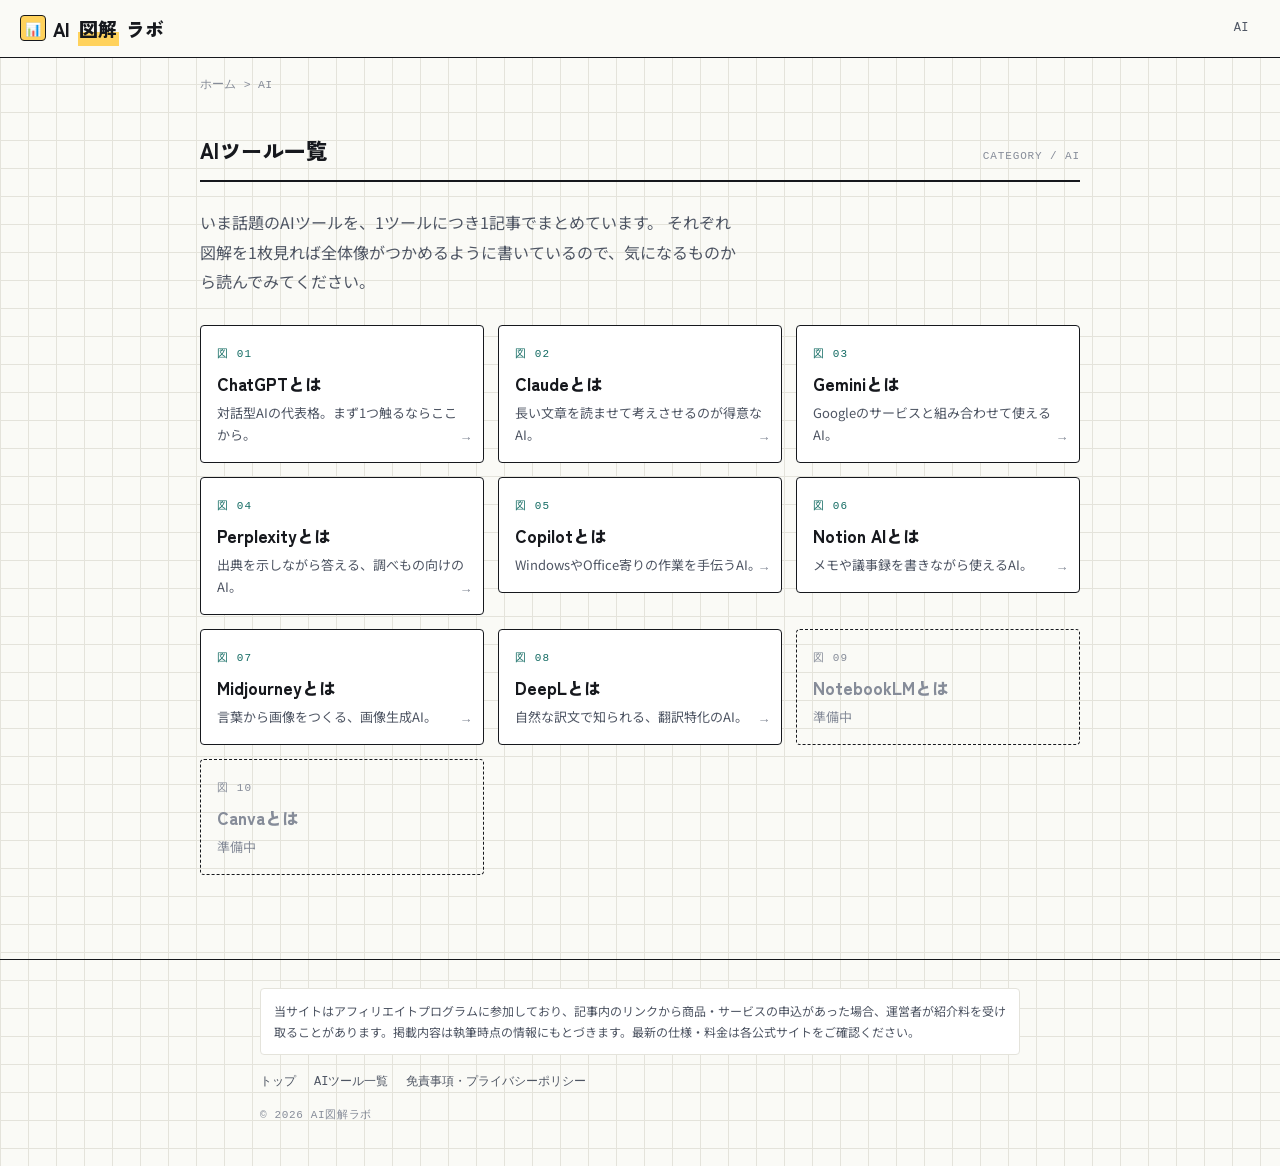
==== ai/index.html @ 4d1acd0e "Create index.html" ====
<!DOCTYPE html>
<html lang="ja">
<head>
<meta charset="UTF-8">
<meta name="viewport" content="width=device-width, initial-scale=1.0">
<title>AIツール一覧｜図解でわかるAIサービス解説 | AI図解ラボ</title>
<meta name="description" content="ChatGPT・Claude・Gemini・Perplexity・Copilot・Notion AI・Midjourney・DeepL。話題のAIツールを1ツール1記事、図解つきで解説しています。">
<link rel="canonical" href="https://zukailab.com/ai/">

<meta property="og:type" content="website">
<meta property="og:site_name" content="AI図解ラボ">
<meta property="og:title" content="AIツール一覧｜図解でわかるAIサービス解説">
<meta property="og:description" content="話題のAIツールを1ツール1記事、図解つきで解説しています。">
<meta property="og:url" content="https://zukailab.com/ai/">
<meta property="og:image" content="https://zukailab.com/images/ogp.png">
<meta name="twitter:card" content="summary_large_image">

<link rel="preconnect" href="https://fonts.googleapis.com">
<link rel="preconnect" href="https://fonts.gstatic.com" crossorigin>
<link href="https://fonts.googleapis.com/css2?family=Noto+Sans+JP:wght@400;500;700;900&family=Zen+Kaku+Gothic+New:wght@700;900&display=swap" rel="stylesheet">
<link rel="stylesheet" href="/assets/style.css">

<script type="application/ld+json">
{
  "@context":"https://schema.org",
  "@type":"BreadcrumbList",
  "itemListElement":[
    {"@type":"ListItem","position":1,"name":"ホーム","item":"https://zukailab.com/"},
    {"@type":"ListItem","position":2,"name":"AI"}
  ]
}
</script>
</head>
<body>

<header class="header">
  <a href="/" class="logo"><span class="logo-mark">📊</span>AI<em>図解</em>ラボ</a>
  <nav class="header-nav">
    <a href="/ai/" class="nav-link">AI</a>
  </nav>
</header>

<main class="container-wide">
  <nav class="breadcrumb"><a href="/">ホーム</a> &gt; AI</nav>

  <section class="sec">
    <div class="sec-head">
      <h2>AIツール一覧</h2>
      <span>CATEGORY / AI</span>
    </div>
    <p class="lede">
      いま話題のAIツールを、1ツールにつき1記事でまとめています。
      それぞれ図解を1枚見れば全体像がつかめるように書いているので、気になるものから読んでみてください。
    </p>

    <ul class="grid">
      <li><a class="card" href="/ai/chatgpt/"><span class="plate">図 01</span><h3>ChatGPTとは</h3><p>対話型AIの代表格。まず1つ触るならここから。</p><span class="arrow">→</span></a></li>
      <li><a class="card" href="/ai/claude/"><span class="plate">図 02</span><h3>Claudeとは</h3><p>長い文章を読ませて考えさせるのが得意なAI。</p><span class="arrow">→</span></a></li>
      <li><a class="card" href="/ai/gemini/"><span class="plate">図 03</span><h3>Geminiとは</h3><p>Googleのサービスと組み合わせて使えるAI。</p><span class="arrow">→</span></a></li>
      <li><a class="card" href="/ai/perplexity/"><span class="plate">図 04</span><h3>Perplexityとは</h3><p>出典を示しながら答える、調べもの向けのAI。</p><span class="arrow">→</span></a></li>
      <li><a class="card" href="/ai/copilot/"><span class="plate">図 05</span><h3>Copilotとは</h3><p>WindowsやOffice寄りの作業を手伝うAI。</p><span class="arrow">→</span></a></li>
      <li><a class="card" href="/ai/notion-ai/"><span class="plate">図 06</span><h3>Notion AIとは</h3><p>メモや議事録を書きながら使えるAI。</p><span class="arrow">→</span></a></li>
      <li><a class="card" href="/ai/midjourney/"><span class="plate">図 07</span><h3>Midjourneyとは</h3><p>言葉から画像をつくる、画像生成AI。</p><span class="arrow">→</span></a></li>
      <li><a class="card" href="/ai/deepl/"><span class="plate">図 08</span><h3>DeepLとは</h3><p>自然な訳文で知られる、翻訳特化のAI。</p><span class="arrow">→</span></a></li>
      <li><span class="card soon"><span class="plate">図 09</span><h3>NotebookLMとは</h3><p>準備中</p></span></li>
      <li><span class="card soon"><span class="plate">図 10</span><h3>Canvaとは</h3><p>準備中</p></span></li>
    </ul>
  </section>
</main>

<footer class="footer">
  <div class="footer-inner">
    <p class="disclosure">
      当サイトはアフィリエイトプログラムに参加しており、記事内のリンクから商品・サービスの申込があった場合、運営者が紹介料を受け取ることがあります。掲載内容は執筆時点の情報にもとづきます。最新の仕様・料金は各公式サイトをご確認ください。
    </p>
    <nav class="footer-links">
      <a href="/">トップ</a>
      <a href="/ai/">AIツール一覧</a>
      <a href="/disclaimer/">免責事項・プライバシーポリシー</a>
    </nav>
    <p class="footer-text">© 2026 AI図解ラボ</p>
  </div>
</footer>

</body>
</html>
---- assets/style.css ----
@charset "UTF-8";
/* ============================================================
   AI図解ラボ 共通スタイル v12.0
   コンセプト：製図台（方眼紙のうえに図面を置く）
   - 全ページがこの1枚を読み込む。デザイン変更はここだけ直せばよい。
   ============================================================ */

:root{
  /* 紙とインク */
  --paper:#FAFAF6;
  --card:#FFFFFF;
  --ink:#16181D;
  --ink2:#4E5563;
  --ink3:#868C99;
  --rule:#E4E3DB;          /* 方眼の線 */
  --border:rgba(22,24,29,0.14);

  /* アクセント */
  --accent:#136B63;        /* 製図インク（ティール） */
  --accent-soft:#E7F2F0;
  --marker:#FFD25C;        /* 蛍光マーカー */
  --marker-soft:#FFF6E0;
  --alert:#B4472F;         /* 注意点用（赤インク） */
  --alert-soft:#FBEDE9;

  /* かたち */
  --r:4px;                 /* 角はほぼ立てる＝製図の質感 */
  --shadow:3px 3px 0 var(--ink);
  --shadow-accent:3px 3px 0 var(--accent);

  --mono: ui-monospace,"SFMono-Regular","Roboto Mono",Menlo,Consolas,monospace;
  --sans:'Noto Sans JP',"Hiragino Kaku Gothic ProN","Yu Gothic Medium",Meiryo,system-ui,sans-serif;
  --display:'Zen Kaku Gothic New','Noto Sans JP',sans-serif;
}

*,*::before,*::after{box-sizing:border-box;margin:0;padding:0;}
html{scroll-behavior:smooth;-webkit-text-size-adjust:100%;}

body{
  font-family:var(--sans);
  color:var(--ink);
  font-size:16px;
  line-height:1.85;
  -webkit-font-smoothing:antialiased;
  background-color:var(--paper);
  background-image:
    linear-gradient(var(--rule) 1px,transparent 1px),
    linear-gradient(90deg,var(--rule) 1px,transparent 1px);
  background-size:28px 28px;
}

img{max-width:100%;height:auto;}

/* ============================================================
   ヘッダー
   ============================================================ */
.header{
  background:var(--paper);
  border-bottom:1px solid var(--ink);
  position:sticky;top:0;z-index:100;
  height:58px;display:flex;align-items:center;
  padding:0 20px;gap:16px;
}
.logo{
  font-family:var(--display);
  font-size:19px;font-weight:900;letter-spacing:.02em;
  color:var(--ink);text-decoration:none;
  display:flex;align-items:center;gap:7px;
}
.logo-mark{
  width:26px;height:26px;flex-shrink:0;
  border:1px solid var(--ink);border-radius:var(--r);
  background:var(--marker);
  display:flex;align-items:center;justify-content:center;
  font-size:13px;line-height:1;
}
.logo em{
  font-style:normal;
  background:linear-gradient(transparent 60%,var(--marker) 60%);
  padding:0 1px;
}
.header-nav{margin-left:auto;display:flex;gap:4px;align-items:center;}
.nav-link{
  font-family:var(--mono);font-size:12px;letter-spacing:.04em;
  color:var(--ink2);text-decoration:none;
  padding:6px 11px;border-radius:var(--r);
  transition:background .15s,color .15s;
}
.nav-link:hover,.nav-link:focus-visible{background:var(--accent-soft);color:var(--accent);}

/* ============================================================
   コンテナ
   ============================================================ */
.container{max-width:760px;margin:0 auto;padding:0 20px;}
.container-wide{max-width:920px;margin:0 auto;padding:0 20px;}

/* ============================================================
   トップ／カテゴリページ
   ============================================================ */
.hero{padding:60px 0 44px;}
.eyebrow{
  font-family:var(--mono);font-size:12px;letter-spacing:.18em;
  color:var(--accent);text-transform:uppercase;margin-bottom:18px;
}
.hero h1{
  font-family:var(--display);
  font-size:clamp(28px,5.2vw,44px);font-weight:900;
  line-height:1.42;letter-spacing:-.01em;margin-bottom:22px;
}
.hero h1 .hl{background:linear-gradient(transparent 58%,var(--marker) 58%);}
.lede{font-size:16px;color:var(--ink2);max-width:34em;margin-bottom:28px;}
.hero-meta{
  display:flex;gap:24px;flex-wrap:wrap;
  font-family:var(--mono);font-size:12px;color:var(--ink3);
  border-top:1px solid var(--ink);padding-top:14px;
}
.hero-meta b{color:var(--ink);font-size:15px;}

.sec{padding:36px 0;}
.sec-head{
  display:flex;align-items:baseline;gap:14px;
  border-bottom:2px solid var(--ink);
  padding-bottom:10px;margin-bottom:26px;
}
.sec-head h2{font-family:var(--display);font-size:21px;font-weight:900;letter-spacing:.02em;}
.sec-head span{font-family:var(--mono);font-size:11px;color:var(--ink3);margin-left:auto;letter-spacing:.08em;}

/* 記事カード（図番＝シリーズの通し番号） */
.grid{
  display:grid;grid-template-columns:repeat(auto-fill,minmax(230px,1fr));
  gap:14px;list-style:none;
}
.card{
  position:relative;display:block;
  background:var(--card);border:1px solid var(--ink);border-radius:var(--r);
  padding:18px 16px 16px;
  text-decoration:none;color:var(--ink);
  transition:transform .14s ease,box-shadow .14s ease;
}
.card:hover,.card:focus-visible{
  transform:translate(-2px,-2px);
  box-shadow:var(--shadow-accent);outline:none;
}
.card:focus-visible{box-shadow:var(--shadow-accent),0 0 0 3px var(--marker);}
.plate{
  font-family:var(--mono);font-size:11px;letter-spacing:.1em;
  color:var(--accent);display:block;margin-bottom:7px;
}
.card h3{font-family:var(--display);font-size:17px;font-weight:900;margin-bottom:5px;line-height:1.5;}
.card p{font-size:13px;color:var(--ink2);line-height:1.7;}
.card .arrow{position:absolute;right:13px;bottom:11px;font-family:var(--mono);font-size:13px;color:var(--ink3);}

.card.soon{
  background:transparent;border-style:dashed;
  pointer-events:none;cursor:default;
}
.card.soon .plate,.card.soon h3,.card.soon p{color:var(--ink3);}

/* このサイトについて */
.about p{margin-bottom:16px;color:var(--ink2);}
.about ul{padding-left:1.2em;margin-bottom:16px;color:var(--ink2);}
.about li{margin-bottom:6px;}

/* ============================================================
   記事ページ
   ============================================================ */
.breadcrumb{font-family:var(--mono);font-size:11.5px;color:var(--ink3);padding:16px 0 0;letter-spacing:.02em;}
.breadcrumb a{color:var(--ink3);text-decoration:none;}
.breadcrumb a:hover{color:var(--accent);text-decoration:underline;}

.article-header{padding:20px 0 26px;}
.category-badge{
  display:inline-block;font-family:var(--mono);
  background:var(--accent-soft);color:var(--accent);
  border:1px solid var(--accent);
  font-size:11px;font-weight:700;letter-spacing:.06em;
  padding:3px 10px;border-radius:var(--r);margin-bottom:14px;
}
.article-h1{
  font-family:var(--display);
  font-size:clamp(26px,5vw,38px);font-weight:900;
  line-height:1.32;letter-spacing:-.01em;margin-bottom:14px;
}
.article-subcopy{
  display:inline-block;
  background:linear-gradient(transparent 58%,var(--marker) 58%);
  font-size:14px;font-weight:700;color:var(--ink);line-height:1.9;
}
.pubdate{
  display:block;margin-top:14px;
  font-family:var(--mono);font-size:11px;color:var(--ink3);letter-spacing:.04em;
}

/* 図解画像（主役） */
.zukai-wrap{margin:26px 0;text-align:center;}
.zukai-wrap img{
  max-width:600px;width:100%;display:block;margin:0 auto;
  border:1px solid var(--ink);border-radius:var(--r);
  box-shadow:6px 6px 0 var(--rule);
}

/* 保存版バナー */
.save-banner{
  background:var(--ink);color:var(--paper);
  font-family:var(--mono);font-size:12px;letter-spacing:.04em;
  text-align:center;padding:10px 16px;border-radius:var(--r);
  margin:22px 0;display:flex;align-items:center;justify-content:center;gap:8px;
}
.save-banner .pin{color:var(--marker);}

/* 一言結論 */
.conclusion-box{
  background:var(--card);
  border:1px solid var(--ink);border-left:5px solid var(--accent);
  border-radius:var(--r);
  padding:18px 20px;margin:20px 0;
  font-size:15px;font-weight:700;line-height:1.8;
}

/* 3行要約 */
.summary-box{
  background:var(--ink);color:var(--paper);
  border-radius:var(--r);padding:20px 22px;margin:20px 0 34px;
}
.summary-box-title{
  font-family:var(--mono);color:var(--marker);
  font-size:11px;font-weight:700;letter-spacing:.14em;
  text-transform:uppercase;margin-bottom:12px;
}
.summary-row{display:flex;gap:10px;font-size:14px;line-height:1.75;margin-bottom:7px;color:rgba(250,250,246,.9);}
.summary-row:last-child{margin-bottom:0;}
.summary-num{color:var(--marker);font-weight:900;flex-shrink:0;font-family:var(--mono);}

/* 基本情報テーブル */
.compare-table{
  width:100%;border-collapse:collapse;
  margin:26px 0 34px;font-size:14px;
  background:var(--card);
  border:1px solid var(--ink);border-radius:var(--r);overflow:hidden;
}
.compare-table caption{
  font-family:var(--display);
  background:var(--ink);color:var(--paper);
  font-weight:900;font-size:14px;padding:12px;letter-spacing:.04em;
}
.compare-table th,.compare-table td{padding:12px 15px;text-align:left;border-bottom:1px solid var(--rule);}
.compare-table th{background:var(--paper);color:var(--ink);font-weight:700;width:34%;border-right:1px solid var(--rule);}
.compare-table td{color:var(--ink2);}
.compare-table tr:last-child th,.compare-table tr:last-child td{border-bottom:none;}
.compare-table a{color:var(--accent);font-weight:700;text-decoration:underline;}

/* 更新日つき「最新情報」ブロック（モデル名・料金はここに隔離する） */
.volatile-box{
  background:var(--marker-soft);
  border:1px dashed var(--ink);border-radius:var(--r);
  padding:16px 18px;margin:24px 0;font-size:14px;color:var(--ink2);line-height:1.8;
}
.volatile-box .volatile-head{
  font-family:var(--mono);font-size:11px;letter-spacing:.1em;
  color:var(--ink);font-weight:700;margin-bottom:8px;display:block;
}

/* 本文 */
.content-section{margin:38px 0;}
.content-h2{
  font-family:var(--display);font-size:22px;font-weight:900;
  margin-bottom:14px;padding-left:13px;border-left:4px solid var(--accent);
  line-height:1.5;
}
.content-h3{
  font-family:var(--display);font-size:16px;font-weight:900;color:var(--ink2);
  margin:22px 0 10px;padding-left:11px;border-left:3px solid var(--marker);
}
.content-section p{font-size:15px;color:var(--ink2);line-height:1.95;margin-bottom:14px;}
.content-section strong{color:var(--ink);}
.content-section a{color:var(--accent);}

/* FAQ */
.faq-list{display:flex;flex-direction:column;gap:8px;margin:20px 0 38px;}
.faq-item{background:var(--card);border:1px solid var(--border);border-radius:var(--r);overflow:hidden;}
.faq-item summary{
  padding:14px 16px;font-size:14px;font-weight:700;color:var(--ink);
  cursor:pointer;display:flex;align-items:center;gap:10px;list-style:none;
}
.faq-item summary::-webkit-details-marker{display:none;}
.faq-item summary::before{
  content:'Q';flex-shrink:0;width:21px;height:21px;
  border:1px solid var(--ink);border-radius:var(--r);
  background:var(--marker);color:var(--ink);
  font-family:var(--mono);font-size:11px;font-weight:700;
  display:flex;align-items:center;justify-content:center;
}
.faq-item[open]{border-color:var(--ink);}
.faq-item[open] summary::before{background:var(--accent);color:#fff;border-color:var(--accent);}
.faq-answer{padding:0 16px 15px 47px;font-size:13.5px;color:var(--ink2);line-height:1.85;}

/* 末尾CTA */
.final-cta{
  background:var(--ink);border-radius:var(--r);
  padding:28px 24px;margin:38px 0;
}
.final-cta-eyebrow{
  font-family:var(--mono);color:var(--marker);
  font-size:11px;font-weight:700;letter-spacing:.12em;
  text-transform:uppercase;margin-bottom:8px;
}
.final-cta-title{
  font-family:var(--display);color:var(--paper);
  font-size:18px;font-weight:900;margin-bottom:18px;line-height:1.5;
}
.final-cta-list{display:flex;flex-direction:column;gap:8px;}
.final-cta-link{
  background:rgba(250,250,246,.07);
  border:1px solid rgba(250,250,246,.2);
  color:var(--paper);font-size:14px;font-weight:700;text-decoration:none;
  padding:12px 16px;border-radius:var(--r);
  display:flex;align-items:center;justify-content:space-between;gap:10px;
  transition:background .15s,border-color .15s;
}
.final-cta-link:hover,.final-cta-link:focus-visible{background:var(--accent);border-color:var(--accent);outline:none;}
.final-cta-link.primary{background:var(--marker);color:var(--ink);border-color:var(--marker);}
.final-cta-link.primary:hover{background:#FFC42E;}

/* ============================================================
   フッター
   ============================================================ */
.footer{border-top:1px solid var(--ink);margin-top:48px;padding:28px 20px 40px;}
.footer-inner{max-width:760px;margin:0 auto;}
.disclosure{
  font-size:12px;color:var(--ink2);line-height:1.8;
  background:var(--card);border:1px solid var(--rule);border-radius:var(--r);
  padding:11px 13px;margin-bottom:16px;
}
.footer-links{display:flex;gap:18px;flex-wrap:wrap;margin-bottom:12px;}
.footer-links a{font-family:var(--mono);color:var(--ink2);font-size:12px;text-decoration:none;}
.footer-links a:hover{color:var(--accent);text-decoration:underline;}
.footer-text{font-family:var(--mono);font-size:11px;color:var(--ink3);letter-spacing:.06em;}

/* ============================================================
   レスポンシブ／アクセシビリティ
   ============================================================ */
@media (max-width:600px){
  body{background-size:22px 22px;}
  .header{padding:0 14px;}
  .logo{font-size:17px;}
  .nav-link{padding:6px 8px;}
  .hero{padding:40px 0 30px;}
  .compare-table{font-size:12.5px;}
  .compare-table th,.compare-table td{padding:10px;}
  .compare-table th{width:38%;}
  .faq-answer{padding-left:16px;}
}

@media (prefers-reduced-motion:reduce){
  html{scroll-behavior:auto;}
  .card{transition:none;}
  .card:hover,.card:focus-visible{transform:none;}
}

a:focus-visible,summary:focus-visible{outline:3px solid var(--marker);outline-offset:2px;}
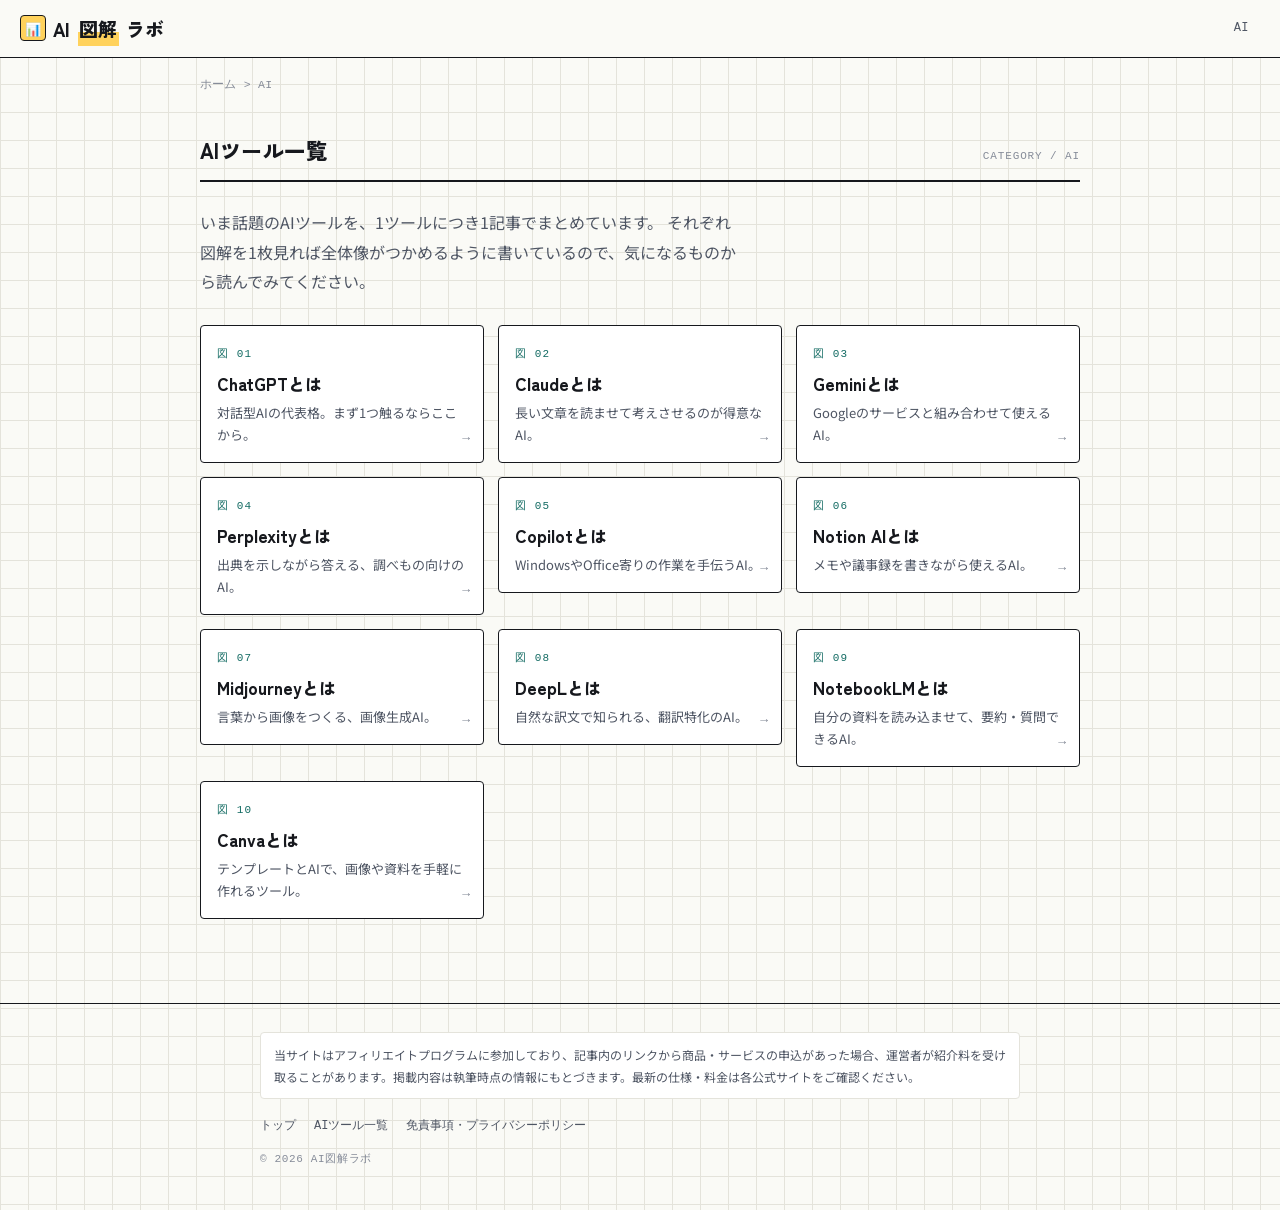
==== commit deabe3e4: "Update index.html" ====
--- a/ai/index.html
+++ b/ai/index.html
@@ -4,9 +4,8 @@
 <meta charset="UTF-8">
 <meta name="viewport" content="width=device-width, initial-scale=1.0">
 <title>AIツール一覧｜図解でわかるAIサービス解説 | AI図解ラボ</title>
-<meta name="description" content="ChatGPT・Claude・Gemini・Perplexity・Copilot・Notion AI・Midjourney・DeepL。話題のAIツールを1ツール1記事、図解つきで解説しています。">
+<meta name="description" content="ChatGPT・Claude・Gemini・Perplexity・Copilot・Notion AI・Midjourney・DeepL・NotebookLM・Canva。話題のAIツールを1ツール1記事、図解つきで解説しています。">
 <link rel="canonical" href="https://zukailab.com/ai/">
-
 <meta property="og:type" content="website">
 <meta property="og:site_name" content="AI図解ラボ">
 <meta property="og:title" content="AIツール一覧｜図解でわかるAIサービス解説">
@@ -14,12 +13,10 @@
 <meta property="og:url" content="https://zukailab.com/ai/">
 <meta property="og:image" content="https://zukailab.com/images/ogp.png">
 <meta name="twitter:card" content="summary_large_image">
-
 <link rel="preconnect" href="https://fonts.googleapis.com">
 <link rel="preconnect" href="https://fonts.gstatic.com" crossorigin>
 <link href="https://fonts.googleapis.com/css2?family=Noto+Sans+JP:wght@400;500;700;900&family=Zen+Kaku+Gothic+New:wght@700;900&display=swap" rel="stylesheet">
 <link rel="stylesheet" href="/assets/style.css">
-
 <script type="application/ld+json">
 {
   "@context":"https://schema.org",
@@ -32,17 +29,14 @@
 </script>
 </head>
 <body>
-
 <header class="header">
   <a href="/" class="logo"><span class="logo-mark">📊</span>AI<em>図解</em>ラボ</a>
   <nav class="header-nav">
     <a href="/ai/" class="nav-link">AI</a>
   </nav>
 </header>
-
 <main class="container-wide">
   <nav class="breadcrumb"><a href="/">ホーム</a> &gt; AI</nav>
-
   <section class="sec">
     <div class="sec-head">
       <h2>AIツール一覧</h2>
@@ -52,7 +46,6 @@
       いま話題のAIツールを、1ツールにつき1記事でまとめています。
       それぞれ図解を1枚見れば全体像がつかめるように書いているので、気になるものから読んでみてください。
     </p>
-
     <ul class="grid">
       <li><a class="card" href="/ai/chatgpt/"><span class="plate">図 01</span><h3>ChatGPTとは</h3><p>対話型AIの代表格。まず1つ触るならここから。</p><span class="arrow">→</span></a></li>
       <li><a class="card" href="/ai/claude/"><span class="plate">図 02</span><h3>Claudeとは</h3><p>長い文章を読ませて考えさせるのが得意なAI。</p><span class="arrow">→</span></a></li>
@@ -62,12 +55,11 @@
       <li><a class="card" href="/ai/notion-ai/"><span class="plate">図 06</span><h3>Notion AIとは</h3><p>メモや議事録を書きながら使えるAI。</p><span class="arrow">→</span></a></li>
       <li><a class="card" href="/ai/midjourney/"><span class="plate">図 07</span><h3>Midjourneyとは</h3><p>言葉から画像をつくる、画像生成AI。</p><span class="arrow">→</span></a></li>
       <li><a class="card" href="/ai/deepl/"><span class="plate">図 08</span><h3>DeepLとは</h3><p>自然な訳文で知られる、翻訳特化のAI。</p><span class="arrow">→</span></a></li>
-      <li><span class="card soon"><span class="plate">図 09</span><h3>NotebookLMとは</h3><p>準備中</p></span></li>
-      <li><span class="card soon"><span class="plate">図 10</span><h3>Canvaとは</h3><p>準備中</p></span></li>
+      <li><a class="card" href="/ai/notebooklm/"><span class="plate">図 09</span><h3>NotebookLMとは</h3><p>自分の資料を読み込ませて、要約・質問できるAI。</p><span class="arrow">→</span></a></li>
+      <li><a class="card" href="/ai/canva/"><span class="plate">図 10</span><h3>Canvaとは</h3><p>テンプレートとAIで、画像や資料を手軽に作れるツール。</p><span class="arrow">→</span></a></li>
     </ul>
   </section>
 </main>
-
 <footer class="footer">
   <div class="footer-inner">
     <p class="disclosure">
@@ -81,6 +73,5 @@
     <p class="footer-text">© 2026 AI図解ラボ</p>
   </div>
 </footer>
-
 </body>
 </html>
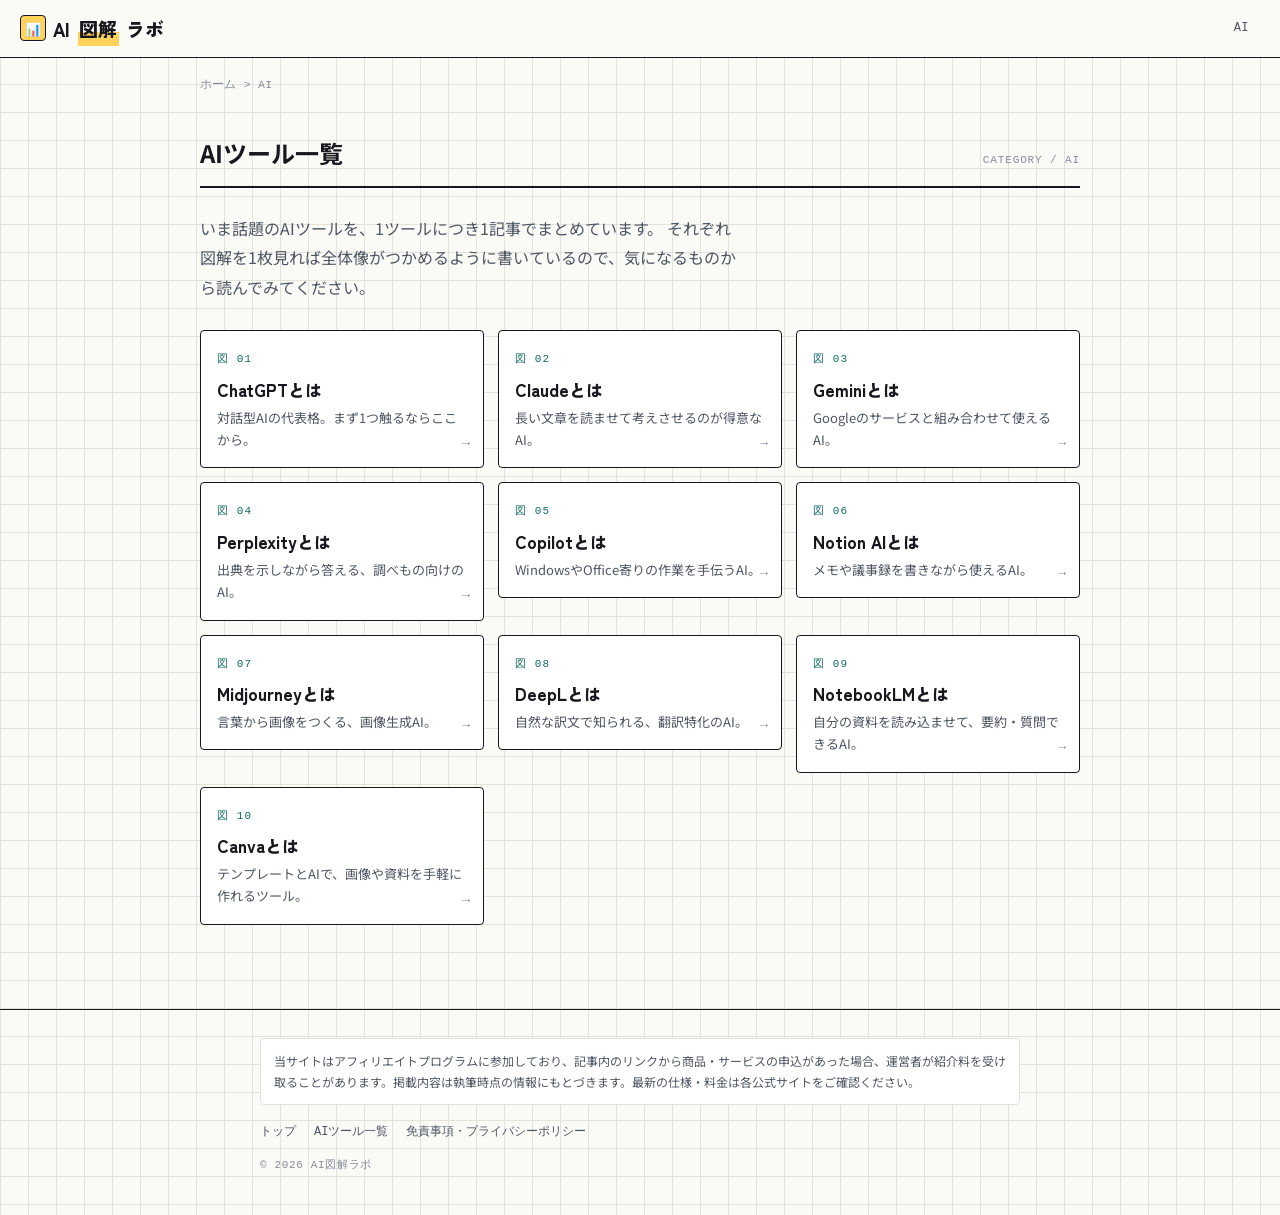
==== commit cae955a8: "Update index.html" ====
--- a/ai/index.html
+++ b/ai/index.html
@@ -39,7 +39,7 @@
   <nav class="breadcrumb"><a href="/">ホーム</a> &gt; AI</nav>
   <section class="sec">
     <div class="sec-head">
-      <h2>AIツール一覧</h2>
+      <h1>AIツール一覧</h1>
       <span>CATEGORY / AI</span>
     </div>
     <p class="lede">
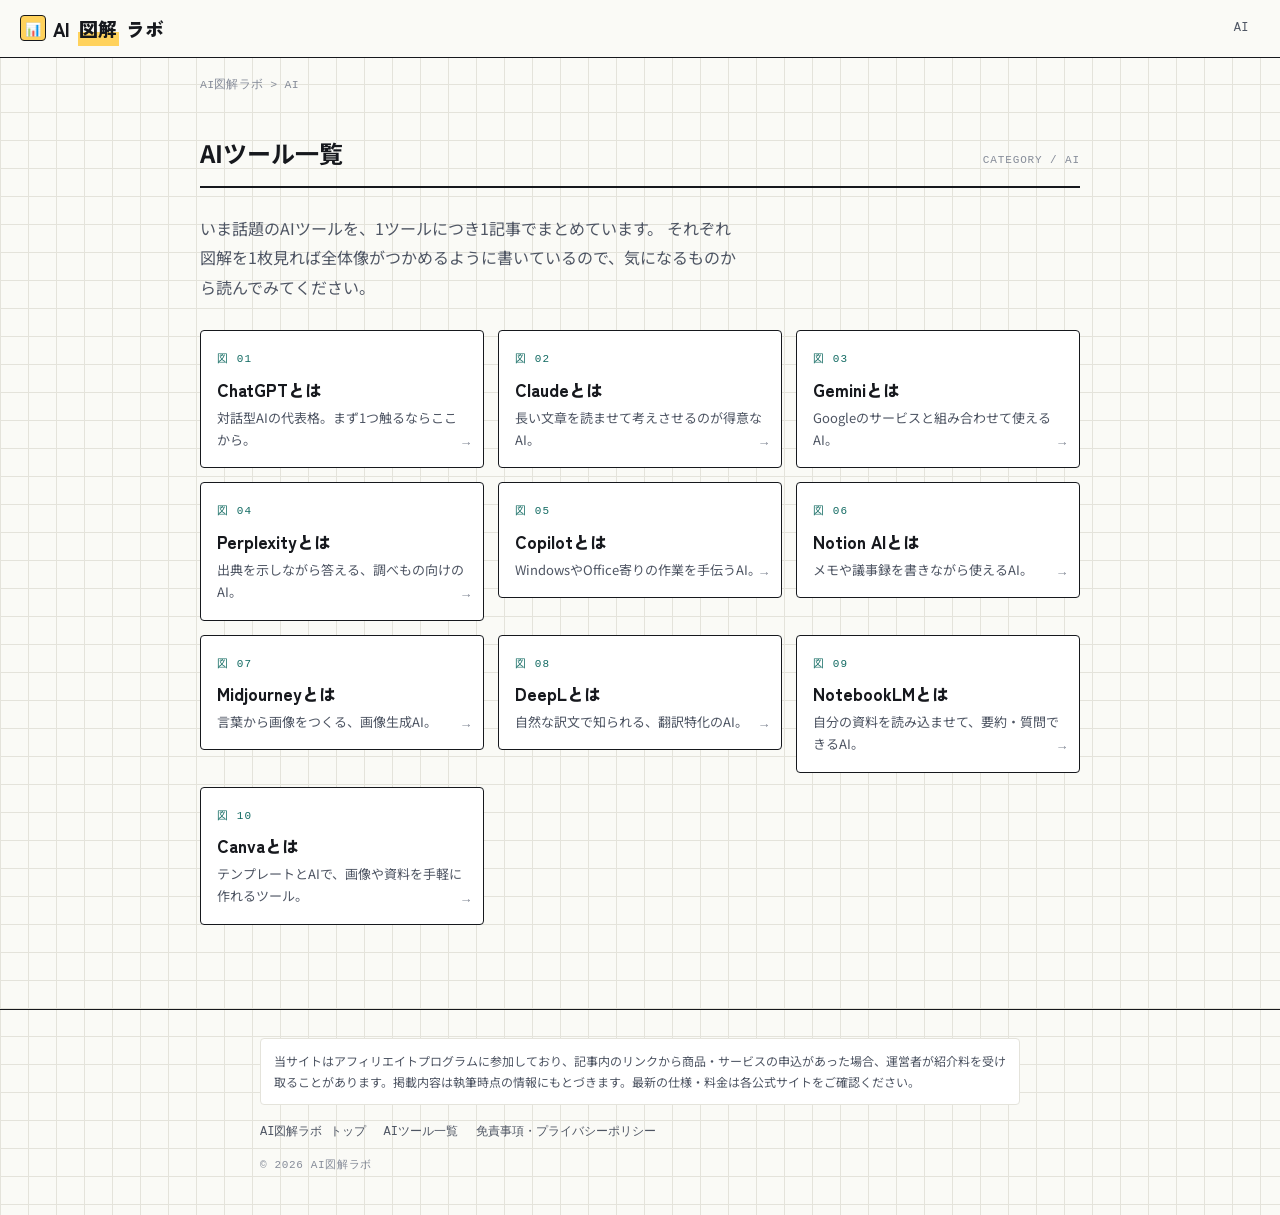
==== commit 254ea34a: "Update index.html" ====
--- a/ai/index.html
+++ b/ai/index.html
@@ -22,7 +22,7 @@
   "@context":"https://schema.org",
   "@type":"BreadcrumbList",
   "itemListElement":[
-    {"@type":"ListItem","position":1,"name":"ホーム","item":"https://zukailab.com/"},
+    {"@type":"ListItem","position":1,"name":"AI図解ラボ","item":"https://zukailab.com/"},
     {"@type":"ListItem","position":2,"name":"AI"}
   ]
 }
@@ -36,7 +36,7 @@
   </nav>
 </header>
 <main class="container-wide">
-  <nav class="breadcrumb"><a href="/">ホーム</a> &gt; AI</nav>
+  <nav class="breadcrumb"><a href="/">AI図解ラボ</a> &gt; AI</nav>
   <section class="sec">
     <div class="sec-head">
       <h1>AIツール一覧</h1>
@@ -66,7 +66,7 @@
       当サイトはアフィリエイトプログラムに参加しており、記事内のリンクから商品・サービスの申込があった場合、運営者が紹介料を受け取ることがあります。掲載内容は執筆時点の情報にもとづきます。最新の仕様・料金は各公式サイトをご確認ください。
     </p>
     <nav class="footer-links">
-      <a href="/">トップ</a>
+      <a href="/">AI図解ラボ トップ</a>
       <a href="/ai/">AIツール一覧</a>
       <a href="/disclaimer/">免責事項・プライバシーポリシー</a>
     </nav>
